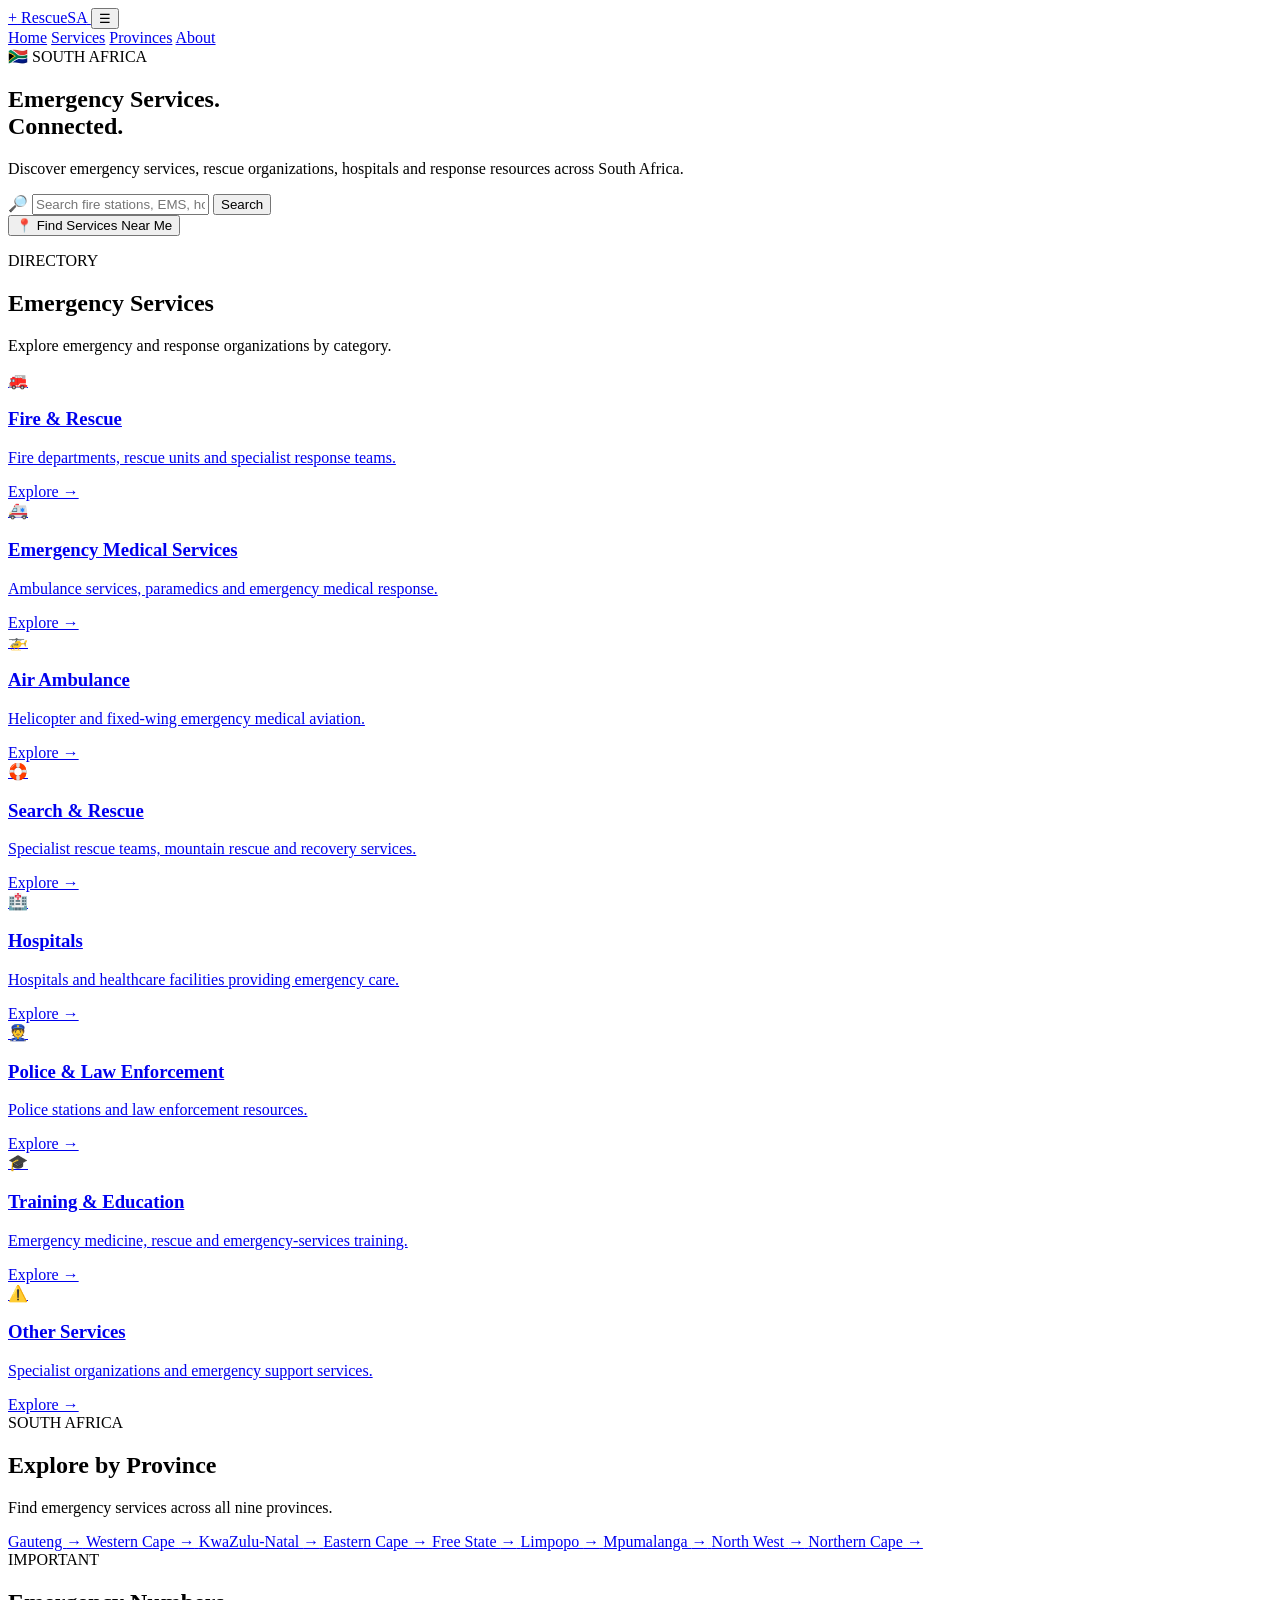
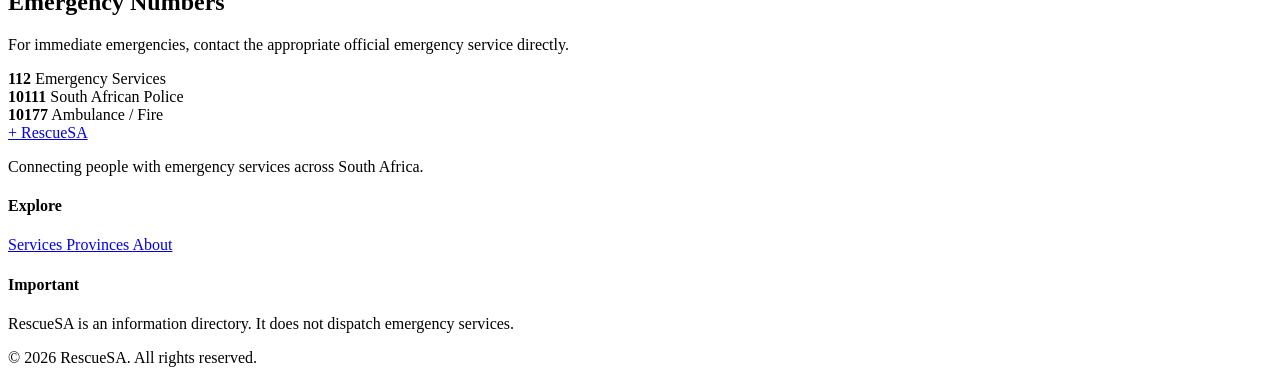
==== index.html @ 4bf6ddc2 "Update stylesheet and script paths in index.html" ====
<!DOCTYPE html>
<html lang="en">
<head>
    <meta charset="UTF-8">
    <meta name="viewport" content="width=device-width, initial-scale=1.0">

    <title>RescueSA | South Africa Emergency Services Directory</title>

    <meta name="description"
          content="RescueSA is a South African emergency services directory helping people discover fire, ambulance, rescue, hospitals and other emergency services.">

    <link rel="stylesheet" href="style.css">
</head>

<body>

<!-- ================= HEADER ================= -->

<header class="site-header">

    <div class="container nav-container">

        <a href="index.html" class="logo">
            <span class="logo-icon">+</span>
            <span>Rescue<span>SA</span></span>
        </a>

        <button class="menu-toggle" id="menuToggle">
            ☰
        </button>

        <nav id="mainNav">

            <a href="index.html" class="active">Home</a>
            <a href="services.html">Services</a>
            <a href="provinces.html">Provinces</a>
            <a href="about.html">About</a>

        </nav>

    </div>

</header>


<!-- ================= HERO ================= -->

<section class="hero">

    <div class="hero-overlay"></div>

    <div class="container hero-content">

        <div class="hero-badge">
            🇿🇦 SOUTH AFRICA
        </div>

        <h1>
            Emergency Services.<br>
            <span>Connected.</span>
        </h1>

        <p>
            Discover emergency services, rescue organizations,
            hospitals and response resources across South Africa.
        </p>

        <div class="search-box">

            <span class="search-icon">🔎</span>

            <input
                type="text"
                id="serviceSearch"
                placeholder="Search fire stations, EMS, hospitals..."
                autocomplete="off"
            >

            <button id="searchButton">
                Search
            </button>

        </div>

        <button class="location-button" id="locationButton">
            📍 Find Services Near Me
        </button>

        <p id="locationStatus" class="location-status"></p>

    </div>

</section>


<!-- ================= CATEGORIES ================= -->

<section class="section">

    <div class="container">

        <div class="section-heading">

            <span class="eyebrow">
                DIRECTORY
            </span>

            <h2>
                Emergency Services
            </h2>

            <p>
                Explore emergency and response organizations by category.
            </p>

        </div>


        <div class="service-grid" id="serviceGrid">

            <a href="services.html?type=fire" class="service-card">

                <div class="service-icon">
                    🚒
                </div>

                <h3>
                    Fire & Rescue
                </h3>

                <p>
                    Fire departments, rescue units and specialist response teams.
                </p>

                <span class="card-link">
                    Explore →
                </span>

            </a>


            <a href="services.html?type=ems" class="service-card">

                <div class="service-icon">
                    🚑
                </div>

                <h3>
                    Emergency Medical Services
                </h3>

                <p>
                    Ambulance services, paramedics and emergency medical response.
                </p>

                <span class="card-link">
                    Explore →
                </span>

            </a>


            <a href="services.html?type=air" class="service-card">

                <div class="service-icon">
                    🚁
                </div>

                <h3>
                    Air Ambulance
                </h3>

                <p>
                    Helicopter and fixed-wing emergency medical aviation.
                </p>

                <span class="card-link">
                    Explore →
                </span>

            </a>


            <a href="services.html?type=rescue" class="service-card">

                <div class="service-icon">
                    🛟
                </div>

                <h3>
                    Search & Rescue
                </h3>

                <p>
                    Specialist rescue teams, mountain rescue and recovery services.
                </p>

                <span class="card-link">
                    Explore →
                </span>

            </a>


            <a href="services.html?type=hospital" class="service-card">

                <div class="service-icon">
                    🏥
                </div>

                <h3>
                    Hospitals
                </h3>

                <p>
                    Hospitals and healthcare facilities providing emergency care.
                </p>

                <span class="card-link">
                    Explore →
                </span>

            </a>


            <a href="services.html?type=police" class="service-card">

                <div class="service-icon">
                    👮
                </div>

                <h3>
                    Police & Law Enforcement
                </h3>

                <p>
                    Police stations and law enforcement resources.
                </p>

                <span class="card-link">
                    Explore →
                </span>

            </a>


            <a href="services.html?type=training" class="service-card">

                <div class="service-icon">
                    🎓
                </div>

                <h3>
                    Training & Education
                </h3>

                <p>
                    Emergency medicine, rescue and emergency-services training.
                </p>

                <span class="card-link">
                    Explore →
                </span>

            </a>


            <a href="services.html?type=other" class="service-card">

                <div class="service-icon">
                    ⚠️
                </div>

                <h3>
                    Other Services
                </h3>

                <p>
                    Specialist organizations and emergency support services.
                </p>

                <span class="card-link">
                    Explore →
                </span>

            </a>

        </div>

    </div>

</section>


<!-- ================= PROVINCES ================= -->

<section class="section provinces-section">

    <div class="container">

        <div class="section-heading">

            <span class="eyebrow">
                SOUTH AFRICA
            </span>

            <h2>
                Explore by Province
            </h2>

            <p>
                Find emergency services across all nine provinces.
            </p>

        </div>


        <div class="province-grid">

            <a href="provinces.html?province=gauteng" class="province-card">
                Gauteng
                <span>→</span>
            </a>

            <a href="provinces.html?province=western-cape" class="province-card">
                Western Cape
                <span>→</span>
            </a>

            <a href="provinces.html?province=kwazulu-natal" class="province-card">
                KwaZulu-Natal
                <span>→</span>
            </a>

            <a href="provinces.html?province=eastern-cape" class="province-card">
                Eastern Cape
                <span>→</span>
            </a>

            <a href="provinces.html?province=free-state" class="province-card">
                Free State
                <span>→</span>
            </a>

            <a href="provinces.html?province=limpopo" class="province-card">
                Limpopo
                <span>→</span>
            </a>

            <a href="provinces.html?province=mpumalanga" class="province-card">
                Mpumalanga
                <span>→</span>
            </a>

            <a href="provinces.html?province=north-west" class="province-card">
                North West
                <span>→</span>
            </a>

            <a href="provinces.html?province=northern-cape" class="province-card">
                Northern Cape
                <span>→</span>
            </a>

        </div>

    </div>

</section>


<!-- ================= EMERGENCY NUMBERS ================= -->

<section class="emergency-section">

    <div class="container">

        <div class="emergency-content">

            <div>

                <span class="eyebrow">
                    IMPORTANT
                </span>

                <h2>
                    Emergency Numbers
                </h2>

                <p>
                    For immediate emergencies, contact the appropriate
                    official emergency service directly.
                </p>

            </div>


            <div class="numbers-grid">

                <div class="number-card">

                    <strong>112</strong>

                    <span>
                        Emergency Services
                    </span>

                </div>


                <div class="number-card">

                    <strong>10111</strong>

                    <span>
                        South African Police
                    </span>

                </div>


                <div class="number-card">

                    <strong>10177</strong>

                    <span>
                        Ambulance / Fire
                    </span>

                </div>

            </div>

        </div>

    </div>

</section>


<!-- ================= FOOTER ================= -->

<footer class="footer">

    <div class="container footer-grid">

        <div>

            <a href="index.html" class="logo footer-logo">
                <span class="logo-icon">+</span>
                Rescue<span>SA</span>
            </a>

            <p>
                Connecting people with emergency services
                across South Africa.
            </p>

        </div>


        <div>

            <h4>
                Explore
            </h4>

            <a href="services.html">
                Services
            </a>

            <a href="provinces.html">
                Provinces
            </a>

            <a href="about.html">
                About
            </a>

        </div>


        <div>

            <h4>
                Important
            </h4>

            <p>
                RescueSA is an information directory.
                It does not dispatch emergency services.
            </p>

        </div>

    </div>


    <div class="footer-bottom">

        <p>
            © 2026 RescueSA. All rights reserved.
        </p>

    </div>

</footer>


<script src="app.js"></script>

</body>
</html>
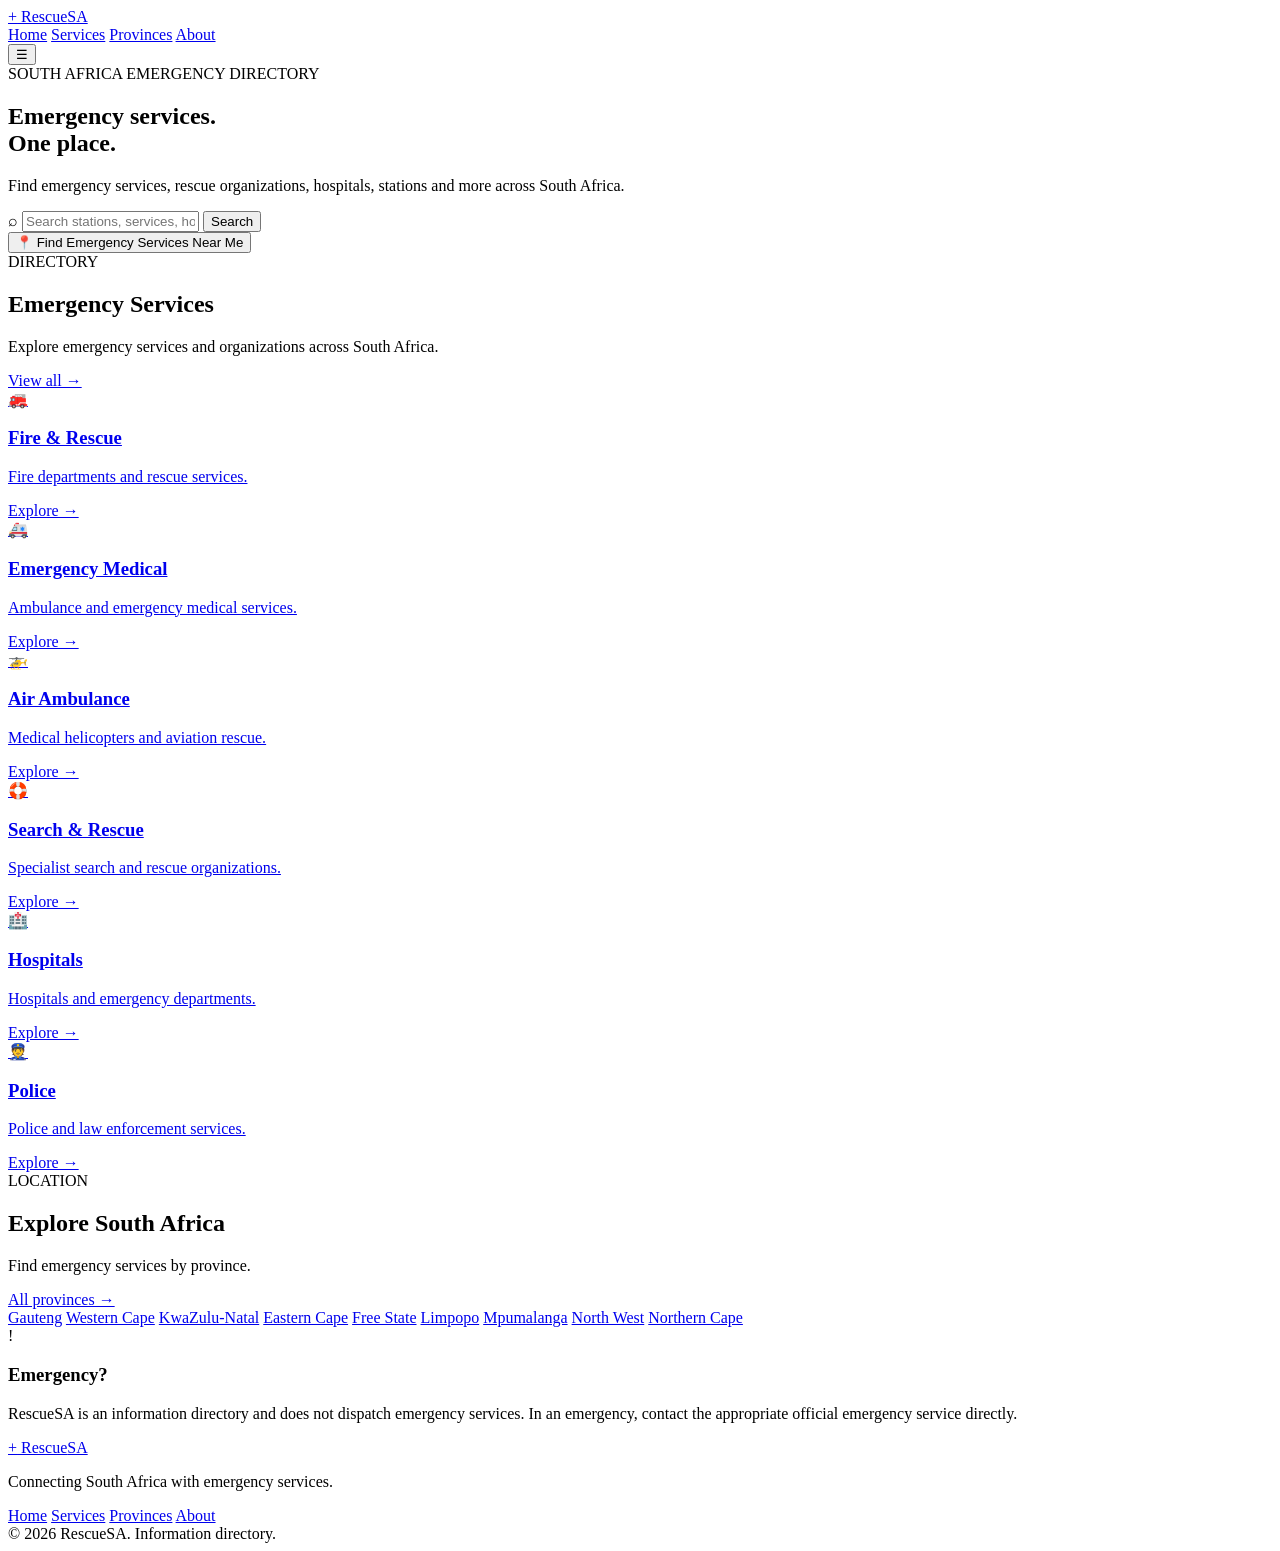
==== commit 78aaf56e: "Refactor index.html for better structure and content Updated meta description and improved header st" ====
--- a/index.html
+++ b/index.html
@@ -5,509 +5,263 @@
     <meta name="viewport" content="width=device-width, initial-scale=1.0">
 
     <title>RescueSA | South Africa Emergency Services Directory</title>
-
-    <meta name="description"
-          content="RescueSA is a South African emergency services directory helping people discover fire, ambulance, rescue, hospitals and other emergency services.">
-
-    <link rel="stylesheet" href="style.css">
+    <meta name="description" content="RescueSA is a South African emergency services directory helping people find fire, rescue, EMS, hospitals, air ambulance and other emergency services.">
+
+    <link rel="stylesheet" href="css/style.css">
 </head>
 
 <body>
 
-<!-- ================= HEADER ================= -->
-
-<header class="site-header">
-
-    <div class="container nav-container">
-
-        <a href="index.html" class="logo">
-            <span class="logo-icon">+</span>
-            <span>Rescue<span>SA</span></span>
-        </a>
-
-        <button class="menu-toggle" id="menuToggle">
-            ☰
-        </button>
-
-        <nav id="mainNav">
-
-            <a href="index.html" class="active">Home</a>
+<header class="navbar">
+
+    <a href="index.html" class="logo">
+        <span class="logo-icon">+</span>
+        Rescue<span>SA</span>
+    </a>
+
+    <nav id="navMenu">
+        <a href="index.html" class="active">Home</a>
+        <a href="services.html">Services</a>
+        <a href="provinces.html">Provinces</a>
+        <a href="about.html">About</a>
+    </nav>
+
+    <button class="menu-button" onclick="toggleMenu()">
+        ☰
+    </button>
+
+</header>
+
+
+<main>
+
+    <!-- HERO -->
+
+    <section class="hero">
+
+        <div class="hero-content">
+
+            <div class="status">
+                <span class="status-dot"></span>
+                SOUTH AFRICA EMERGENCY DIRECTORY
+            </div>
+
+            <h1>
+                Emergency services.<br>
+                <span>One place.</span>
+            </h1>
+
+            <p>
+                Find emergency services, rescue organizations,
+                hospitals, stations and more across South Africa.
+            </p>
+
+            <div class="search-box">
+
+                <span class="search-icon">⌕</span>
+
+                <input
+                    type="text"
+                    id="searchInput"
+                    placeholder="Search stations, services, hospitals..."
+                    onkeyup="searchServices()"
+                >
+
+                <button onclick="searchServices()">
+                    Search
+                </button>
+
+            </div>
+
+            <button class="location-button" onclick="findNearMe()">
+                📍 Find Emergency Services Near Me
+            </button>
+
+        </div>
+
+    </section>
+
+
+    <!-- CATEGORIES -->
+
+    <section class="section">
+
+        <div class="section-heading">
+
+            <div>
+                <span class="eyebrow">DIRECTORY</span>
+
+                <h2>Emergency Services</h2>
+
+                <p>
+                    Explore emergency services and organizations
+                    across South Africa.
+                </p>
+            </div>
+
+            <a href="services.html" class="view-all">
+                View all →
+            </a>
+
+        </div>
+
+
+        <div class="category-grid">
+
+            <a href="services.html?type=fire" class="category-card">
+                <div class="category-icon fire">🚒</div>
+                <h3>Fire & Rescue</h3>
+                <p>Fire departments and rescue services.</p>
+                <span>Explore →</span>
+            </a>
+
+
+            <a href="services.html?type=ems" class="category-card">
+                <div class="category-icon ems">🚑</div>
+                <h3>Emergency Medical</h3>
+                <p>Ambulance and emergency medical services.</p>
+                <span>Explore →</span>
+            </a>
+
+
+            <a href="services.html?type=air" class="category-card">
+                <div class="category-icon air">🚁</div>
+                <h3>Air Ambulance</h3>
+                <p>Medical helicopters and aviation rescue.</p>
+                <span>Explore →</span>
+            </a>
+
+
+            <a href="services.html?type=rescue" class="category-card">
+                <div class="category-icon rescue">🛟</div>
+                <h3>Search & Rescue</h3>
+                <p>Specialist search and rescue organizations.</p>
+                <span>Explore →</span>
+            </a>
+
+
+            <a href="services.html?type=hospital" class="category-card">
+                <div class="category-icon hospital">🏥</div>
+                <h3>Hospitals</h3>
+                <p>Hospitals and emergency departments.</p>
+                <span>Explore →</span>
+            </a>
+
+
+            <a href="services.html?type=police" class="category-card">
+                <div class="category-icon police">👮</div>
+                <h3>Police</h3>
+                <p>Police and law enforcement services.</p>
+                <span>Explore →</span>
+            </a>
+
+        </div>
+
+    </section>
+
+
+    <!-- PROVINCES -->
+
+    <section class="province-section">
+
+        <div class="section-heading">
+
+            <div>
+                <span class="eyebrow">LOCATION</span>
+
+                <h2>Explore South Africa</h2>
+
+                <p>
+                    Find emergency services by province.
+                </p>
+            </div>
+
+            <a href="provinces.html" class="view-all">
+                All provinces →
+            </a>
+
+        </div>
+
+
+        <div class="province-grid">
+
+            <a href="provinces.html?province=gauteng">Gauteng</a>
+            <a href="provinces.html?province=western-cape">Western Cape</a>
+            <a href="provinces.html?province=kwazulu-natal">KwaZulu-Natal</a>
+            <a href="provinces.html?province=eastern-cape">Eastern Cape</a>
+            <a href="provinces.html?province=free-state">Free State</a>
+            <a href="provinces.html?province=limpopo">Limpopo</a>
+            <a href="provinces.html?province=mpumalanga">Mpumalanga</a>
+            <a href="provinces.html?province=north-west">North West</a>
+            <a href="provinces.html?province=northern-cape">Northern Cape</a>
+
+        </div>
+
+    </section>
+
+
+    <!-- EMERGENCY NOTICE -->
+
+    <section class="notice-section">
+
+        <div class="notice">
+
+            <div class="notice-icon">!</div>
+
+            <div>
+                <h3>Emergency?</h3>
+
+                <p>
+                    RescueSA is an information directory and does not
+                    dispatch emergency services. In an emergency,
+                    contact the appropriate official emergency service
+                    directly.
+                </p>
+            </div>
+
+        </div>
+
+    </section>
+
+</main>
+
+
+<footer>
+
+    <div class="footer-content">
+
+        <div>
+            <a href="index.html" class="logo">
+                <span class="logo-icon">+</span>
+                Rescue<span>SA</span>
+            </a>
+
+            <p>
+                Connecting South Africa with emergency services.
+            </p>
+        </div>
+
+
+        <div class="footer-links">
+
+            <a href="index.html">Home</a>
             <a href="services.html">Services</a>
             <a href="provinces.html">Provinces</a>
             <a href="about.html">About</a>
 
-        </nav>
+        </div>
 
     </div>
 
-</header>
-
-
-<!-- ================= HERO ================= -->
-
-<section class="hero">
-
-    <div class="hero-overlay"></div>
-
-    <div class="container hero-content">
-
-        <div class="hero-badge">
-            🇿🇦 SOUTH AFRICA
-        </div>
-
-        <h1>
-            Emergency Services.<br>
-            <span>Connected.</span>
-        </h1>
-
-        <p>
-            Discover emergency services, rescue organizations,
-            hospitals and response resources across South Africa.
-        </p>
-
-        <div class="search-box">
-
-            <span class="search-icon">🔎</span>
-
-            <input
-                type="text"
-                id="serviceSearch"
-                placeholder="Search fire stations, EMS, hospitals..."
-                autocomplete="off"
-            >
-
-            <button id="searchButton">
-                Search
-            </button>
-
-        </div>
-
-        <button class="location-button" id="locationButton">
-            📍 Find Services Near Me
-        </button>
-
-        <p id="locationStatus" class="location-status"></p>
-
+
+    <div class="footer-bottom">
+        © 2026 RescueSA. Information directory.
     </div>
 
-</section>
-
-
-<!-- ================= CATEGORIES ================= -->
-
-<section class="section">
-
-    <div class="container">
-
-        <div class="section-heading">
-
-            <span class="eyebrow">
-                DIRECTORY
-            </span>
-
-            <h2>
-                Emergency Services
-            </h2>
-
-            <p>
-                Explore emergency and response organizations by category.
-            </p>
-
-        </div>
-
-
-        <div class="service-grid" id="serviceGrid">
-
-            <a href="services.html?type=fire" class="service-card">
-
-                <div class="service-icon">
-                    🚒
-                </div>
-
-                <h3>
-                    Fire & Rescue
-                </h3>
-
-                <p>
-                    Fire departments, rescue units and specialist response teams.
-                </p>
-
-                <span class="card-link">
-                    Explore →
-                </span>
-
-            </a>
-
-
-            <a href="services.html?type=ems" class="service-card">
-
-                <div class="service-icon">
-                    🚑
-                </div>
-
-                <h3>
-                    Emergency Medical Services
-                </h3>
-
-                <p>
-                    Ambulance services, paramedics and emergency medical response.
-                </p>
-
-                <span class="card-link">
-                    Explore →
-                </span>
-
-            </a>
-
-
-            <a href="services.html?type=air" class="service-card">
-
-                <div class="service-icon">
-                    🚁
-                </div>
-
-                <h3>
-                    Air Ambulance
-                </h3>
-
-                <p>
-                    Helicopter and fixed-wing emergency medical aviation.
-                </p>
-
-                <span class="card-link">
-                    Explore →
-                </span>
-
-            </a>
-
-
-            <a href="services.html?type=rescue" class="service-card">
-
-                <div class="service-icon">
-                    🛟
-                </div>
-
-                <h3>
-                    Search & Rescue
-                </h3>
-
-                <p>
-                    Specialist rescue teams, mountain rescue and recovery services.
-                </p>
-
-                <span class="card-link">
-                    Explore →
-                </span>
-
-            </a>
-
-
-            <a href="services.html?type=hospital" class="service-card">
-
-                <div class="service-icon">
-                    🏥
-                </div>
-
-                <h3>
-                    Hospitals
-                </h3>
-
-                <p>
-                    Hospitals and healthcare facilities providing emergency care.
-                </p>
-
-                <span class="card-link">
-                    Explore →
-                </span>
-
-            </a>
-
-
-            <a href="services.html?type=police" class="service-card">
-
-                <div class="service-icon">
-                    👮
-                </div>
-
-                <h3>
-                    Police & Law Enforcement
-                </h3>
-
-                <p>
-                    Police stations and law enforcement resources.
-                </p>
-
-                <span class="card-link">
-                    Explore →
-                </span>
-
-            </a>
-
-
-            <a href="services.html?type=training" class="service-card">
-
-                <div class="service-icon">
-                    🎓
-                </div>
-
-                <h3>
-                    Training & Education
-                </h3>
-
-                <p>
-                    Emergency medicine, rescue and emergency-services training.
-                </p>
-
-                <span class="card-link">
-                    Explore →
-                </span>
-
-            </a>
-
-
-            <a href="services.html?type=other" class="service-card">
-
-                <div class="service-icon">
-                    ⚠️
-                </div>
-
-                <h3>
-                    Other Services
-                </h3>
-
-                <p>
-                    Specialist organizations and emergency support services.
-                </p>
-
-                <span class="card-link">
-                    Explore →
-                </span>
-
-            </a>
-
-        </div>
-
-    </div>
-
-</section>
-
-
-<!-- ================= PROVINCES ================= -->
-
-<section class="section provinces-section">
-
-    <div class="container">
-
-        <div class="section-heading">
-
-            <span class="eyebrow">
-                SOUTH AFRICA
-            </span>
-
-            <h2>
-                Explore by Province
-            </h2>
-
-            <p>
-                Find emergency services across all nine provinces.
-            </p>
-
-        </div>
-
-
-        <div class="province-grid">
-
-            <a href="provinces.html?province=gauteng" class="province-card">
-                Gauteng
-                <span>→</span>
-            </a>
-
-            <a href="provinces.html?province=western-cape" class="province-card">
-                Western Cape
-                <span>→</span>
-            </a>
-
-            <a href="provinces.html?province=kwazulu-natal" class="province-card">
-                KwaZulu-Natal
-                <span>→</span>
-            </a>
-
-            <a href="provinces.html?province=eastern-cape" class="province-card">
-                Eastern Cape
-                <span>→</span>
-            </a>
-
-            <a href="provinces.html?province=free-state" class="province-card">
-                Free State
-                <span>→</span>
-            </a>
-
-            <a href="provinces.html?province=limpopo" class="province-card">
-                Limpopo
-                <span>→</span>
-            </a>
-
-            <a href="provinces.html?province=mpumalanga" class="province-card">
-                Mpumalanga
-                <span>→</span>
-            </a>
-
-            <a href="provinces.html?province=north-west" class="province-card">
-                North West
-                <span>→</span>
-            </a>
-
-            <a href="provinces.html?province=northern-cape" class="province-card">
-                Northern Cape
-                <span>→</span>
-            </a>
-
-        </div>
-
-    </div>
-
-</section>
-
-
-<!-- ================= EMERGENCY NUMBERS ================= -->
-
-<section class="emergency-section">
-
-    <div class="container">
-
-        <div class="emergency-content">
-
-            <div>
-
-                <span class="eyebrow">
-                    IMPORTANT
-                </span>
-
-                <h2>
-                    Emergency Numbers
-                </h2>
-
-                <p>
-                    For immediate emergencies, contact the appropriate
-                    official emergency service directly.
-                </p>
-
-            </div>
-
-
-            <div class="numbers-grid">
-
-                <div class="number-card">
-
-                    <strong>112</strong>
-
-                    <span>
-                        Emergency Services
-                    </span>
-
-                </div>
-
-
-                <div class="number-card">
-
-                    <strong>10111</strong>
-
-                    <span>
-                        South African Police
-                    </span>
-
-                </div>
-
-
-                <div class="number-card">
-
-                    <strong>10177</strong>
-
-                    <span>
-                        Ambulance / Fire
-                    </span>
-
-                </div>
-
-            </div>
-
-        </div>
-
-    </div>
-
-</section>
-
-
-<!-- ================= FOOTER ================= -->
-
-<footer class="footer">
-
-    <div class="container footer-grid">
-
-        <div>
-
-            <a href="index.html" class="logo footer-logo">
-                <span class="logo-icon">+</span>
-                Rescue<span>SA</span>
-            </a>
-
-            <p>
-                Connecting people with emergency services
-                across South Africa.
-            </p>
-
-        </div>
-
-
-        <div>
-
-            <h4>
-                Explore
-            </h4>
-
-            <a href="services.html">
-                Services
-            </a>
-
-            <a href="provinces.html">
-                Provinces
-            </a>
-
-            <a href="about.html">
-                About
-            </a>
-
-        </div>
-
-
-        <div>
-
-            <h4>
-                Important
-            </h4>
-
-            <p>
-                RescueSA is an information directory.
-                It does not dispatch emergency services.
-            </p>
-
-        </div>
-
-    </div>
-
-
-    <div class="footer-bottom">
-
-        <p>
-            © 2026 RescueSA. All rights reserved.
-        </p>
-
-    </div>
-
 </footer>
 
 
-<script src="app.js"></script>
+<script src="js/app.js"></script>
 
 </body>
 </html>
